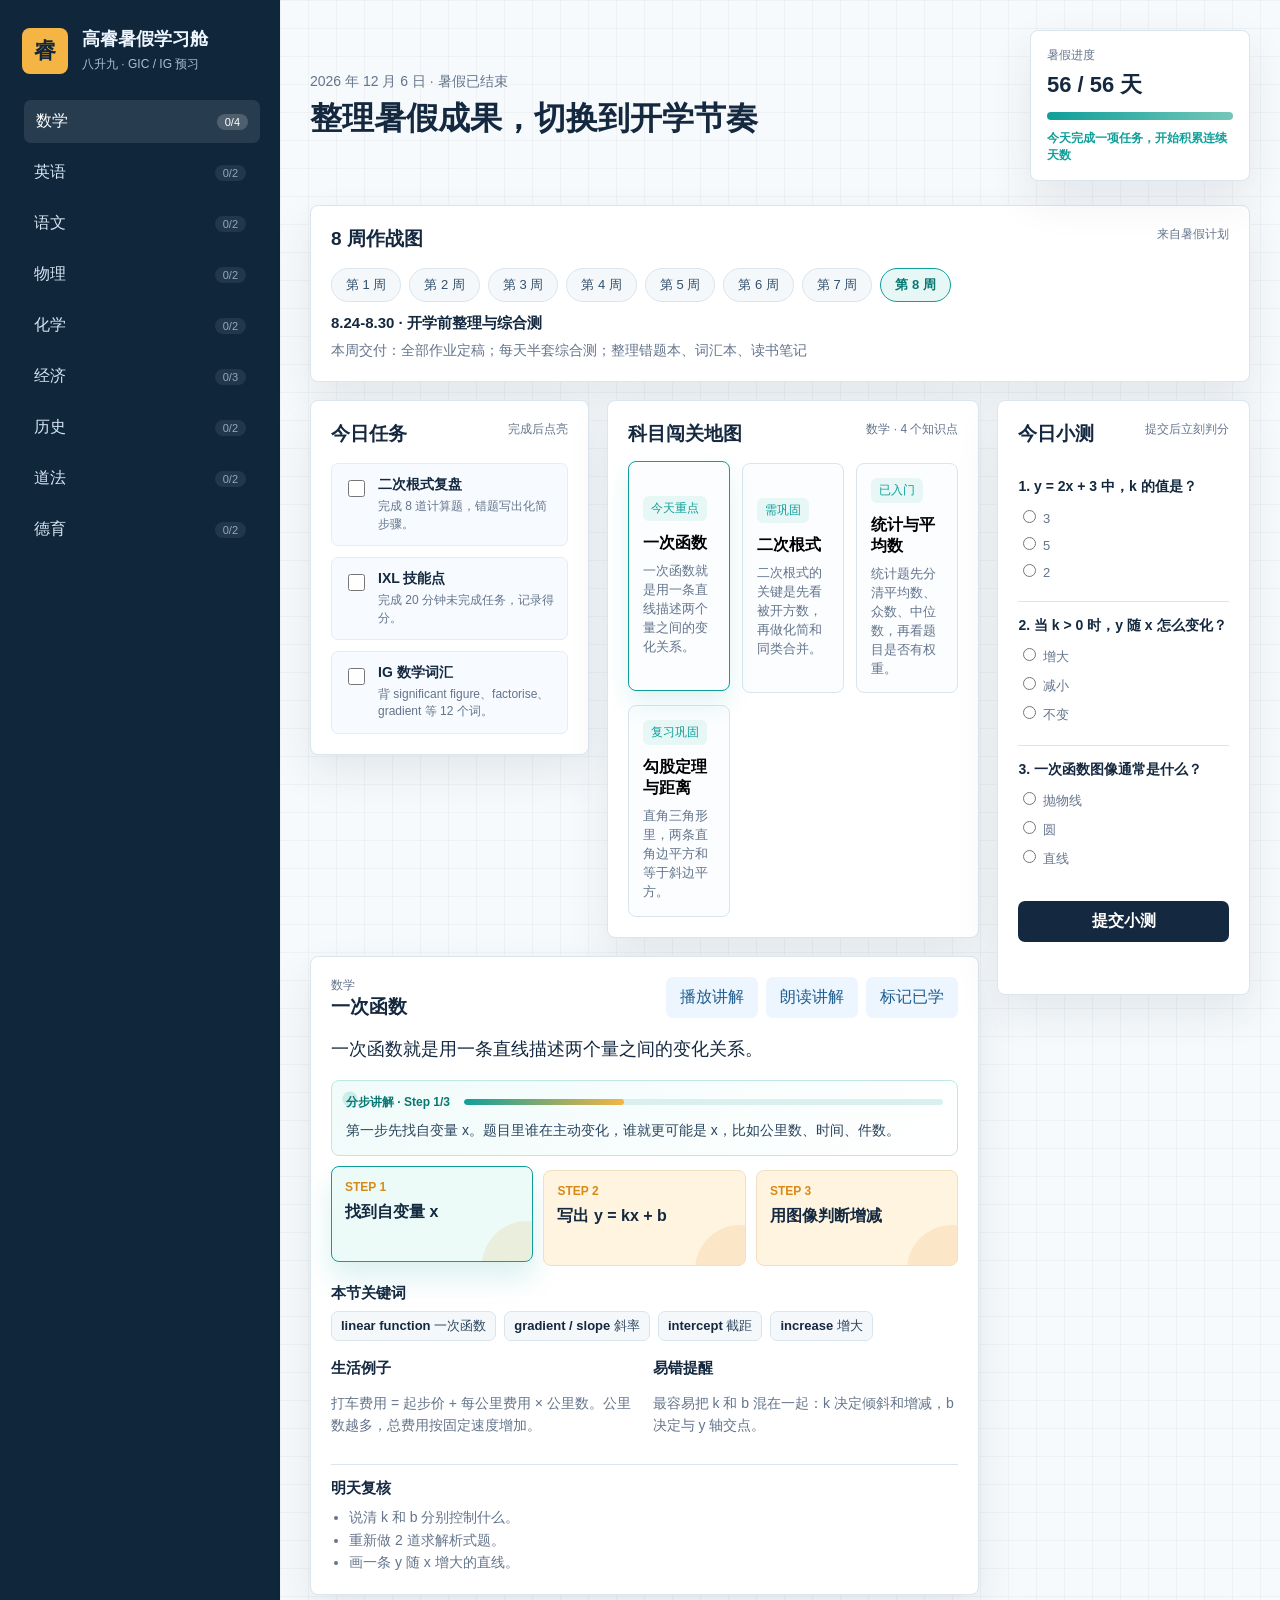
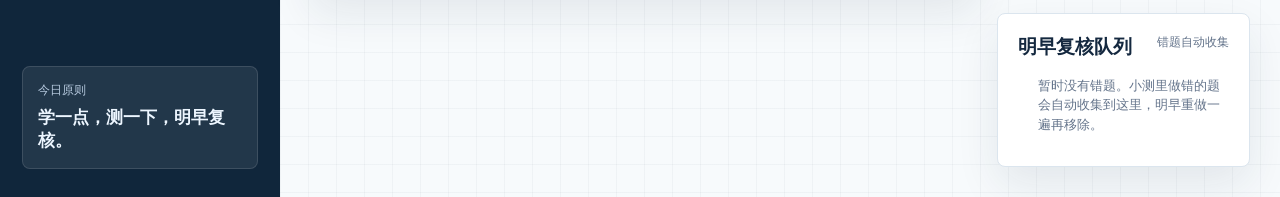
==== index.html @ c6ad8162 "上线高睿暑假学习舱" ====
<!doctype html>
<html lang="zh-CN">
  <head>
    <meta charset="UTF-8" />
    <meta name="viewport" content="width=device-width, initial-scale=1.0" />
    <title>高睿暑假学习舱</title>
    <link rel="icon" href="data:," />
    <link rel="stylesheet" href="./styles.css" />
  </head>
  <body>
    <div class="app-shell">
      <aside class="sidebar">
        <div class="brand">
          <div class="brand-mark">睿</div>
          <div>
            <h1>高睿暑假学习舱</h1>
            <p>八升九 · GIC / IG 预习</p>
          </div>
        </div>

        <nav class="subject-nav" aria-label="科目导航">
          <button class="subject-button active" data-subject="math">数学</button>
          <button class="subject-button" data-subject="english">英语</button>
          <button class="subject-button" data-subject="chinese">语文</button>
          <button class="subject-button" data-subject="physics">物理</button>
          <button class="subject-button" data-subject="chemistry">化学</button>
          <button class="subject-button" data-subject="economics">经济</button>
          <button class="subject-button" data-subject="history">历史</button>
          <button class="subject-button" data-subject="morality">道法</button>
          <button class="subject-button" data-subject="life">德育</button>
        </nav>

        <div class="sidebar-note">
          <span>今日原则</span>
          <strong>学一点，测一下，明早复核。</strong>
        </div>
      </aside>

      <main class="workspace">
        <header class="topbar">
          <div>
            <p class="date-line" id="dateLine"></p>
            <h2 id="topGreeting">今天先把学习节奏跑起来</h2>
          </div>
          <div class="progress-card">
            <span>暑假进度</span>
            <strong id="progressDays">— / 56 天</strong>
            <div class="progress-track"><div class="progress-fill" id="progressFill"></div></div>
            <p class="streak-line" id="streakLine"></p>
          </div>
        </header>

        <section class="panel week-panel">
          <div class="section-title">
            <h3>8 周作战图</h3>
            <span>来自暑假计划</span>
          </div>
          <div class="week-strip" id="weekStrip"></div>
          <div class="week-detail" id="weekDetail"></div>
        </section>

        <section class="dashboard-grid">
          <section class="panel today-panel">
            <div class="section-title">
              <h3>今日任务</h3>
              <span>完成后点亮</span>
            </div>
            <div class="task-list" id="taskList"></div>
          </section>

          <section class="panel map-panel">
            <div class="section-title">
              <h3>科目闯关地图</h3>
              <span id="subjectSummary">数学 · 3 个知识点</span>
            </div>
            <div class="quest-map" id="questMap"></div>
          </section>

          <section class="panel lesson-panel">
            <div class="lesson-header">
              <div>
                <span id="lessonSubject">数学</span>
                <h3 id="lessonTitle">一次函数</h3>
              </div>
              <div class="lesson-actions">
                <button class="ghost-button" id="playLesson">播放讲解</button>
                <button class="ghost-button" id="speakLesson">朗读讲解</button>
                <button class="ghost-button" id="markDone">标记已学</button>
              </div>
            </div>
            <p class="one-line" id="lessonOneLine"></p>
            <div class="narration-card">
              <div class="narration-top">
                <span id="animationLabel">分步讲解</span>
                <div class="mini-progress"><div id="animationProgress"></div></div>
              </div>
              <p id="narrationText"></p>
            </div>
            <div class="concept-box" id="conceptBox"></div>
            <h4 class="term-title">本节关键词</h4>
            <div class="term-strip" id="termStrip"></div>
            <div class="lesson-columns">
              <div>
                <h4>生活例子</h4>
                <p id="lessonExample"></p>
              </div>
              <div>
                <h4>易错提醒</h4>
                <p id="mistakeText"></p>
              </div>
            </div>
            <div class="review-block">
              <h4>明天复核</h4>
              <ul id="reviewPoints"></ul>
            </div>
          </section>

          <section class="panel quiz-panel">
            <div class="section-title">
              <h3>今日小测</h3>
              <span>提交后立刻判分</span>
            </div>
            <div id="quizBox"></div>
            <button class="primary-button" id="submitQuiz">提交小测</button>
            <p class="quiz-result" id="quizResult"></p>
          </section>

          <section class="panel review-panel">
            <div class="section-title">
              <h3>明早复核队列</h3>
              <span>错题自动收集</span>
            </div>
            <ol id="reviewQueue"></ol>
          </section>
        </section>
      </main>
    </div>

    <script src="./script.js"></script>
  </body>
</html>
---- styles.css ----
:root {
  --bg: #f7fafc;
  --panel: #ffffff;
  --ink: #14283f;
  --muted: #64748b;
  --line: #dbe5ee;
  --teal: #0f9f9a;
  --teal-soft: #e7f7f5;
  --amber: #d88a18;
  --amber-soft: #fff4df;
  --blue-soft: #edf5ff;
  --green: #28a36a;
  --shadow: 0 18px 44px rgba(21, 45, 70, 0.09);
}

* {
  box-sizing: border-box;
}

body {
  margin: 0;
  min-height: 100vh;
  background:
    linear-gradient(rgba(20, 40, 63, 0.035) 1px, transparent 1px),
    linear-gradient(90deg, rgba(20, 40, 63, 0.035) 1px, transparent 1px),
    var(--bg);
  background-size: 28px 28px;
  color: var(--ink);
  font-family: -apple-system, BlinkMacSystemFont, "PingFang SC", "Microsoft YaHei", sans-serif;
}

button {
  font: inherit;
}

.app-shell {
  display: grid;
  grid-template-columns: 280px minmax(0, 1fr);
  min-height: 100vh;
}

.sidebar {
  background: #10263b;
  color: #edf6ff;
  padding: 28px 22px;
  display: flex;
  flex-direction: column;
  gap: 26px;
}

.brand {
  display: flex;
  align-items: center;
  gap: 14px;
}

.brand-mark {
  width: 46px;
  height: 46px;
  display: grid;
  place-items: center;
  background: #f5b544;
  color: #10263b;
  border-radius: 8px;
  font-weight: 800;
  font-size: 22px;
}

.brand h1 {
  margin: 0;
  font-size: 18px;
  line-height: 1.2;
}

.brand p {
  margin: 6px 0 0;
  color: #a9bfd2;
  font-size: 12px;
}

.subject-nav {
  display: grid;
  gap: 8px;
}

.subject-button {
  border: 0;
  color: #d7e6f5;
  background: transparent;
  border-radius: 7px;
  padding: 11px 12px;
  text-align: left;
  cursor: pointer;
  display: flex;
  justify-content: space-between;
  align-items: center;
  gap: 8px;
  transition: background 0.18s ease, color 0.18s ease, transform 0.18s ease;
}

.nav-count {
  font-size: 11px;
  color: #8fa9c2;
  background: rgba(255, 255, 255, 0.08);
  border-radius: 999px;
  padding: 2px 8px;
}

.subject-button.active .nav-count {
  color: #ffffff;
  background: rgba(255, 255, 255, 0.18);
}

.subject-button:hover,
.subject-button.active {
  background: rgba(255, 255, 255, 0.1);
  color: #ffffff;
  transform: translateX(2px);
}

.sidebar-note {
  margin-top: auto;
  background: rgba(255, 255, 255, 0.08);
  border: 1px solid rgba(255, 255, 255, 0.12);
  border-radius: 8px;
  padding: 15px;
}

.sidebar-note span,
.progress-card span,
.section-title span,
.lesson-header span {
  display: block;
  font-size: 12px;
  color: var(--muted);
}

.sidebar-note span {
  color: #b8cbe0;
}

.sidebar-note strong {
  display: block;
  margin-top: 8px;
  font-size: 17px;
  line-height: 1.35;
}

.workspace {
  padding: 30px;
  min-width: 0;
}

.topbar {
  display: flex;
  justify-content: space-between;
  gap: 22px;
  align-items: center;
  margin-bottom: 24px;
}

.date-line {
  margin: 0 0 8px;
  color: var(--muted);
  font-size: 14px;
}

.topbar h2 {
  margin: 0;
  font-size: 32px;
  line-height: 1.2;
  letter-spacing: 0;
}

.progress-card {
  width: 220px;
  background: var(--panel);
  border: 1px solid var(--line);
  border-radius: 8px;
  box-shadow: var(--shadow);
  padding: 16px;
}

.progress-card strong {
  display: block;
  margin: 6px 0 12px;
  font-size: 22px;
}

.progress-track {
  height: 8px;
  border-radius: 99px;
  background: #e8eef4;
  overflow: hidden;
}

.progress-fill {
  height: 100%;
  width: 0;
  background: linear-gradient(90deg, var(--teal), #74c7b8);
  transition: width 0.4s ease;
}

.streak-line {
  margin: 10px 0 0;
  font-size: 12px;
  color: var(--teal);
  font-weight: 700;
}

.week-panel {
  margin-bottom: 18px;
}

.week-strip {
  display: flex;
  flex-wrap: wrap;
  gap: 8px;
  margin-bottom: 12px;
}

.week-chip {
  border: 1px solid var(--line);
  background: #f5f8fb;
  color: #33506b;
  border-radius: 999px;
  padding: 7px 14px;
  font-size: 13px;
  cursor: pointer;
  transition: background 0.18s ease, border 0.18s ease, color 0.18s ease;
}

.week-chip:hover {
  border-color: var(--teal);
}

.week-chip.active {
  background: var(--teal-soft);
  border-color: var(--teal);
  color: #087872;
  font-weight: 700;
}

.week-chip.current {
  box-shadow: 0 0 0 2px rgba(245, 181, 68, 0.55);
}

.week-detail strong {
  display: block;
  font-size: 15px;
  margin-bottom: 6px;
}

.week-detail p {
  margin: 0;
  color: var(--muted);
  font-size: 14px;
  line-height: 1.6;
}

.dashboard-grid {
  display: grid;
  grid-template-columns: 1.05fr 1.4fr 0.95fr;
  gap: 18px;
  align-items: start;
}

.panel {
  background: var(--panel);
  border: 1px solid var(--line);
  border-radius: 8px;
  box-shadow: var(--shadow);
  padding: 20px;
}

.section-title,
.lesson-header {
  display: flex;
  justify-content: space-between;
  align-items: start;
  gap: 14px;
  margin-bottom: 16px;
}

.section-title h3,
.lesson-header h3 {
  margin: 0;
  font-size: 19px;
}

.lesson-actions {
  display: flex;
  flex-wrap: wrap;
  justify-content: flex-end;
  gap: 8px;
}

.lesson-panel {
  grid-column: span 2;
}

.task-list {
  display: grid;
  gap: 11px;
}

.task {
  display: grid;
  grid-template-columns: auto 1fr;
  gap: 10px;
  align-items: start;
  padding: 12px;
  background: #f7fbff;
  border: 1px solid #e3edf5;
  border-radius: 7px;
}

.task input {
  margin-top: 4px;
  width: 17px;
  height: 17px;
  accent-color: var(--teal);
}

.task strong {
  display: block;
  font-size: 14px;
  margin-bottom: 4px;
}

.task p {
  margin: 0;
  color: var(--muted);
  font-size: 12px;
  line-height: 1.45;
}

.quest-map {
  display: grid;
  grid-template-columns: repeat(3, minmax(0, 1fr));
  gap: 12px;
}

.quest-node {
  border: 1px solid #d9e5ee;
  background: #fbfdff;
  border-radius: 8px;
  padding: 14px;
  min-height: 128px;
  cursor: pointer;
  text-align: left;
  transition: border 0.18s ease, transform 0.18s ease, box-shadow 0.18s ease;
}

.quest-node:hover,
.quest-node.active {
  border-color: var(--teal);
  box-shadow: 0 12px 24px rgba(15, 159, 154, 0.12);
  transform: translateY(-2px);
}

.node-status {
  display: inline-flex;
  align-items: center;
  gap: 6px;
  color: var(--teal);
  background: var(--teal-soft);
  border-radius: 6px;
  padding: 4px 8px;
  font-size: 12px;
}

.quest-node h4 {
  margin: 12px 0 8px;
  font-size: 16px;
}

.quest-node p {
  margin: 0;
  color: var(--muted);
  font-size: 13px;
  line-height: 1.45;
}

.lesson-panel {
  min-height: 350px;
}

.ghost-button,
.primary-button {
  border: 0;
  border-radius: 7px;
  padding: 10px 14px;
  cursor: pointer;
}

.ghost-button {
  background: var(--blue-soft);
  color: #1f5d8f;
}

.ghost-button.active {
  background: var(--teal-soft);
  color: #087872;
}

.primary-button {
  width: 100%;
  margin-top: 12px;
  background: var(--ink);
  color: #ffffff;
  font-weight: 700;
}

.one-line {
  margin: 0 0 16px;
  font-size: 18px;
  line-height: 1.55;
}

.narration-card {
  margin: 0 0 14px;
  border: 1px solid #bfe8e3;
  background:
    radial-gradient(circle at 18px 18px, rgba(15, 159, 154, 0.16) 0, rgba(15, 159, 154, 0.16) 7px, transparent 8px),
    linear-gradient(135deg, #f0fbfa, #ffffff);
  border-radius: 8px;
  padding: 13px 14px;
}

.narration-top {
  display: grid;
  grid-template-columns: auto 1fr;
  gap: 14px;
  align-items: center;
  margin-bottom: 8px;
}

.narration-top span {
  font-size: 12px;
  color: #087872;
  font-weight: 800;
}

.mini-progress {
  height: 6px;
  background: #d9f0ee;
  border-radius: 999px;
  overflow: hidden;
}

#animationProgress {
  height: 100%;
  width: 0;
  background: linear-gradient(90deg, var(--teal), #f5b544);
  border-radius: inherit;
  transition: width 0.35s ease;
}

.narration-card p {
  margin: 0;
  color: #29445d;
  font-size: 14px;
  line-height: 1.65;
}

.concept-box {
  display: grid;
  grid-template-columns: repeat(3, 1fr);
  gap: 10px;
  margin-bottom: 18px;
}

.concept-step {
  min-height: 96px;
  border-radius: 8px;
  background: var(--amber-soft);
  border: 1px solid #f2dfbd;
  padding: 13px;
  position: relative;
  overflow: hidden;
  transition: transform 0.25s ease, border 0.25s ease, box-shadow 0.25s ease, background 0.25s ease;
}

.concept-step::after {
  content: "";
  position: absolute;
  inset: auto -40px -50px auto;
  width: 90px;
  height: 90px;
  background: rgba(216, 138, 24, 0.12);
  border-radius: 50%;
}

.concept-step.current {
  transform: translateY(-4px);
  border-color: var(--teal);
  background: #ecfbf8;
  box-shadow: 0 16px 28px rgba(15, 159, 154, 0.15);
}

.concept-step.current::before {
  content: "";
  position: absolute;
  inset: 0;
  background: linear-gradient(110deg, transparent 0%, rgba(255, 255, 255, 0.85) 45%, transparent 65%);
  transform: translateX(-120%);
  animation: sweep 1.2s ease;
}

.concept-step span {
  display: block;
  color: var(--amber);
  font-size: 12px;
  font-weight: 700;
  margin-bottom: 8px;
}

.concept-step strong {
  display: block;
  font-size: 16px;
  position: relative;
  z-index: 1;
}

.term-strip {
  display: flex;
  flex-wrap: wrap;
  gap: 8px;
  margin: 0 0 18px;
}

.term-title {
  margin: 0 0 8px;
  font-size: 15px;
}

.term-chip {
  display: inline-flex;
  align-items: center;
  min-height: 30px;
  padding: 5px 9px;
  background: #f5f8fb;
  border: 1px solid #d9e5ee;
  border-radius: 7px;
  color: #29445d;
  font-size: 13px;
}

.term-chip strong {
  color: var(--ink);
}

.lesson-columns {
  display: grid;
  grid-template-columns: 1fr 1fr;
  gap: 16px;
}

.lesson-columns h4 {
  margin: 0 0 8px;
  font-size: 15px;
}

.lesson-columns p,
.lesson-columns li {
  color: var(--muted);
  font-size: 14px;
  line-height: 1.6;
}

.review-block {
  margin-top: 14px;
  border-top: 1px solid var(--line);
  padding-top: 14px;
}

.review-block h4 {
  margin: 0 0 8px;
  font-size: 15px;
}

.review-block ul {
  margin: 0;
  padding-left: 18px;
}

.review-block li {
  color: var(--muted);
  font-size: 14px;
  line-height: 1.6;
}

.lesson-columns ul {
  margin: 0;
  padding-left: 18px;
}

@keyframes sweep {
  from {
    transform: translateX(-120%);
  }
  to {
    transform: translateX(120%);
  }
}

@keyframes pulseNode {
  0% {
    box-shadow: 0 0 0 0 rgba(15, 159, 154, 0.28);
  }
  100% {
    box-shadow: 0 0 0 12px rgba(15, 159, 154, 0);
  }
}

.quest-node.active .node-status {
  animation: pulseNode 1.8s ease infinite;
}

.quiz-panel {
  grid-column: 3;
  grid-row: 1 / span 2;
}

.quiz-question {
  padding: 13px 0;
  border-top: 1px solid var(--line);
}

.quiz-question:first-child {
  border-top: 0;
}

.quiz-question strong {
  display: block;
  margin-bottom: 10px;
  font-size: 14px;
  line-height: 1.45;
}

.quiz-question label {
  display: block;
  color: var(--muted);
  font-size: 13px;
  margin: 8px 0;
  cursor: pointer;
}

.quiz-question input {
  accent-color: var(--teal);
}

.quiz-question label.opt-correct {
  color: var(--green);
  font-weight: 700;
}

.quiz-question label.opt-correct::after {
  content: " ✓ 正确答案";
  font-size: 12px;
}

.quiz-question label.opt-wrong {
  color: #c0392b;
  font-weight: 700;
}

.quiz-question label.opt-wrong::after {
  content: " ✗ 你的选择";
  font-size: 12px;
}

.quiz-result {
  margin: 10px 0 0;
  color: var(--green);
  font-weight: 700;
  min-height: 22px;
}

.quiz-result.bad {
  color: #c0392b;
}

.review-panel {
  grid-column: 3;
}

.review-panel ol {
  margin: 0;
  padding-left: 20px;
}

.review-panel li {
  margin: 0 0 12px;
  color: var(--muted);
  line-height: 1.5;
}

.rq-empty {
  list-style: none;
  margin-left: -20px;
  font-size: 13px;
}

.rq-item .rq-head {
  color: var(--ink);
  font-size: 14px;
  font-weight: 700;
}

.rq-tag {
  display: inline-block;
  background: var(--amber-soft);
  color: var(--amber);
  border-radius: 5px;
  font-size: 11px;
  padding: 2px 6px;
  margin-right: 6px;
}

.rq-detail {
  margin: 4px 0 6px;
  font-size: 13px;
}

.rq-done {
  border: 1px solid var(--line);
  background: #f5f8fb;
  color: #33506b;
  border-radius: 6px;
  padding: 4px 10px;
  font-size: 12px;
  cursor: pointer;
}

.rq-done:hover {
  border-color: var(--teal);
  color: #087872;
}

.task.done strong {
  text-decoration: line-through;
  color: var(--muted);
}

.quest-node.done .node-status {
  color: var(--green);
  background: #e9f7f0;
}

@media (max-width: 1100px) {
  .app-shell {
    grid-template-columns: 1fr;
  }

  .sidebar {
    position: static;
    padding: 18px;
  }

  .subject-nav {
    grid-template-columns: repeat(5, 1fr);
  }

  .sidebar-note {
    display: none;
  }

  .dashboard-grid {
    grid-template-columns: 1fr 1fr;
  }

  .map-panel,
  .lesson-panel,
  .quiz-panel,
  .review-panel {
    grid-column: auto;
    grid-row: auto;
  }
}

@media (max-width: 760px) {
  .workspace {
    padding: 18px;
  }

  .topbar,
  .lesson-header,
  .section-title {
    display: block;
  }

  .topbar h2 {
    font-size: 24px;
  }

  .progress-card {
    width: 100%;
    margin-top: 16px;
  }

  .dashboard-grid,
  .quest-map,
  .concept-box,
  .lesson-columns {
    grid-template-columns: 1fr;
  }

  .subject-nav {
    grid-template-columns: repeat(3, 1fr);
  }
}
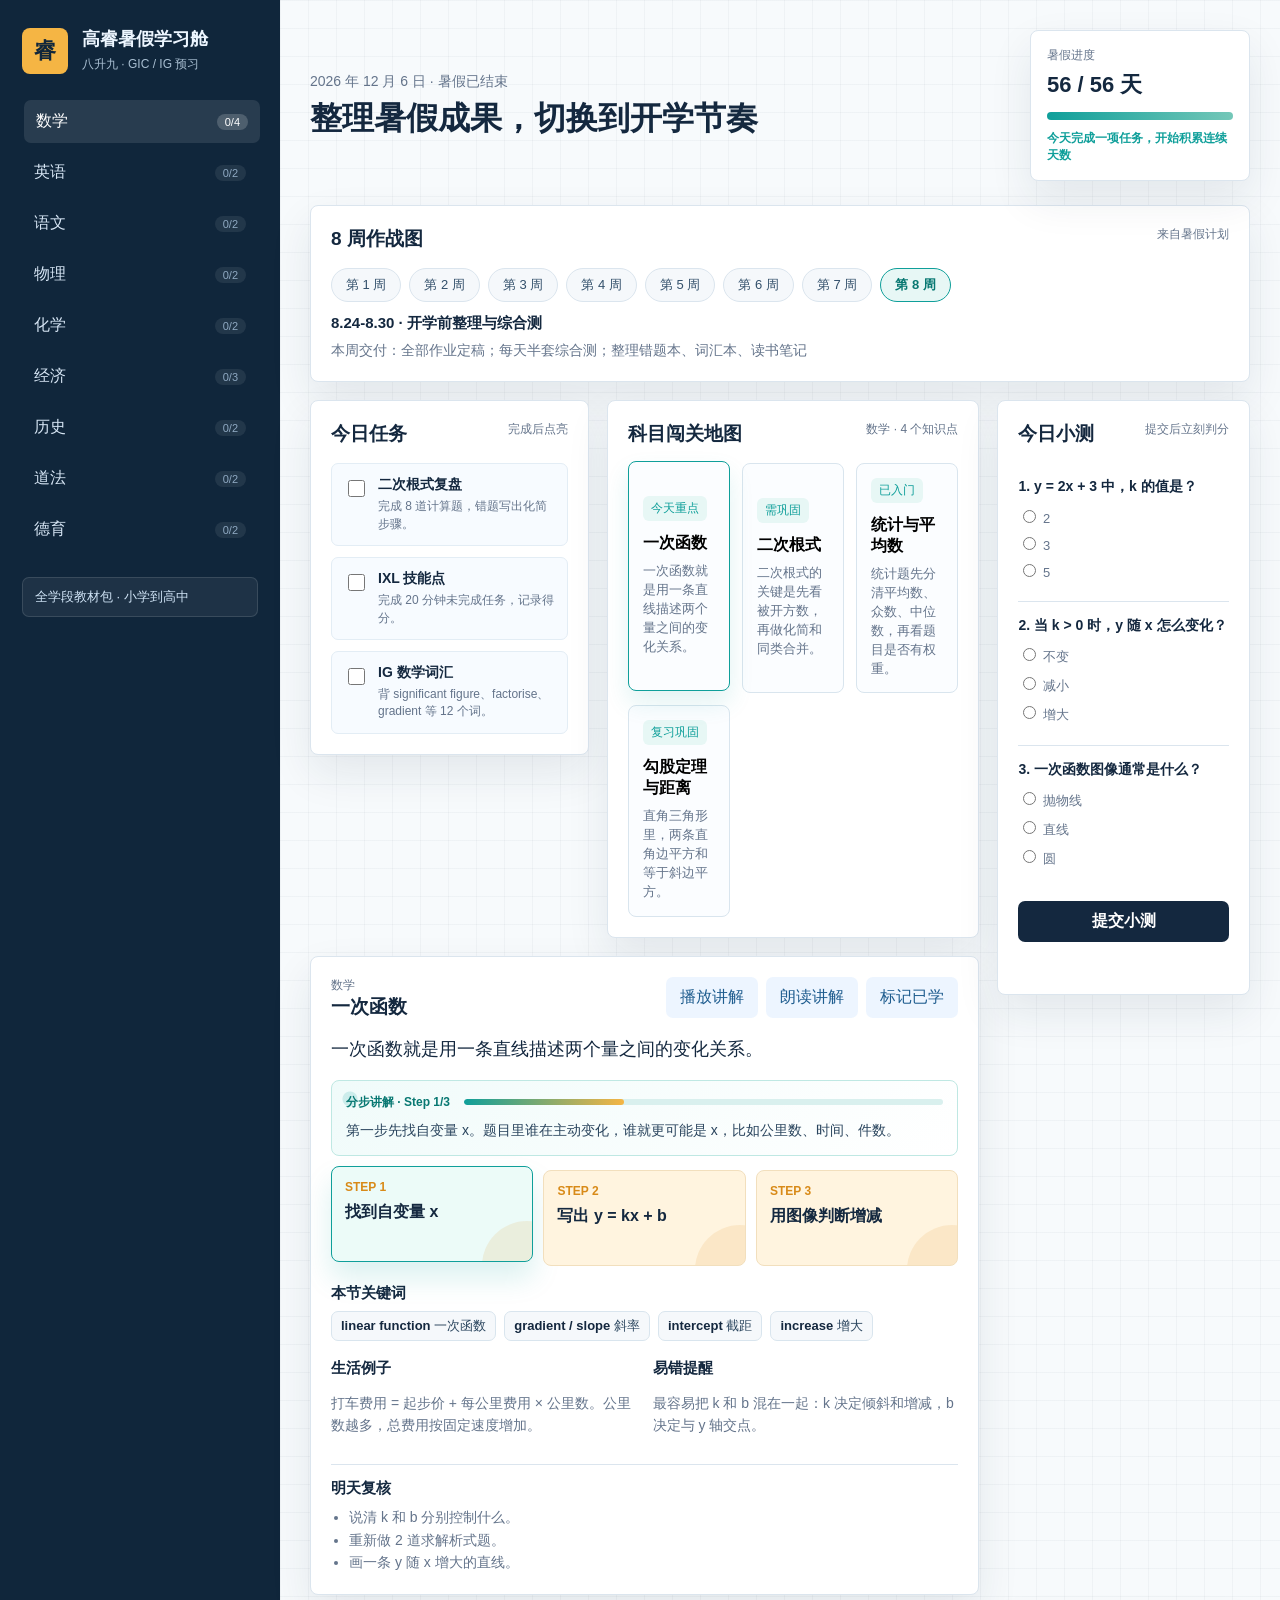
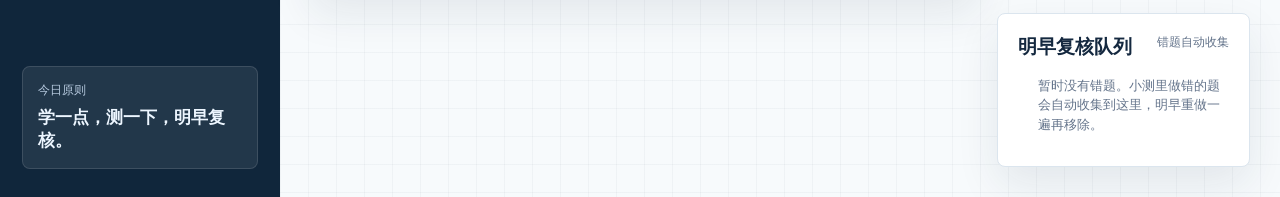
==== commit 300d3d78: "上线全学段教材包页面" ====
--- a/index.html
+++ b/index.html
@@ -29,6 +29,8 @@
           <button class="subject-button" data-subject="morality">道法</button>
           <button class="subject-button" data-subject="life">德育</button>
         </nav>
+
+        <a class="sidebar-link" href="./curriculum.html">全学段教材包 · 小学到高中</a>
 
         <div class="sidebar-note">
           <span>今日原则</span>
--- a/styles.css
+++ b/styles.css
@@ -118,6 +118,23 @@
   transform: translateX(2px);
 }
 
+.sidebar-link {
+  display: block;
+  color: #cfe3f5;
+  text-decoration: none;
+  font-size: 13px;
+  background: rgba(255, 255, 255, 0.06);
+  border: 1px solid rgba(255, 255, 255, 0.12);
+  border-radius: 7px;
+  padding: 10px 12px;
+  transition: background 0.18s ease;
+}
+
+.sidebar-link:hover {
+  background: rgba(255, 255, 255, 0.12);
+  color: #ffffff;
+}
+
 .sidebar-note {
   margin-top: auto;
   background: rgba(255, 255, 255, 0.08);
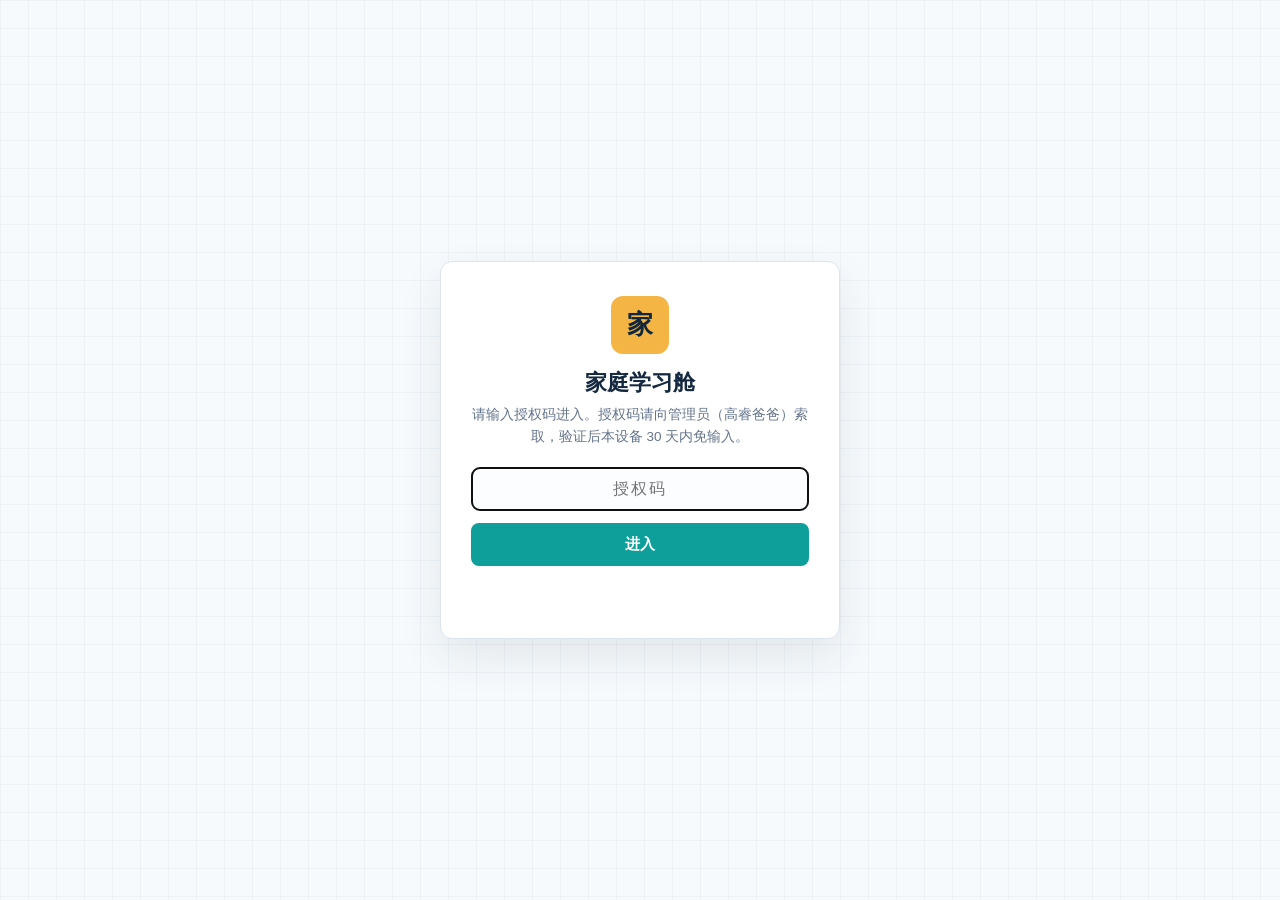
==== commit 541c7946: "上线家长报告：学习时长/小测成绩/未掌握知识点汇总" ====
--- a/index.html
+++ b/index.html
@@ -8,6 +8,7 @@
     <link rel="stylesheet" href="./styles.css" />
   </head>
   <body>
+    <script src="./auth.js"></script>
     <div class="app-shell">
       <aside class="sidebar">
         <div class="brand">
@@ -30,6 +31,8 @@
           <button class="subject-button" data-subject="life">德育</button>
         </nav>
 
+        <a class="sidebar-link" href="./home.html">⇄ 切换孩子 · 家庭起始页</a>
+        <a class="sidebar-link" href="./report.html?child=__gaorui__">学习报告 · 给家长看</a>
         <a class="sidebar-link" href="./curriculum.html">全学段教材包 · 小学到高中</a>
 
         <div class="sidebar-note">
